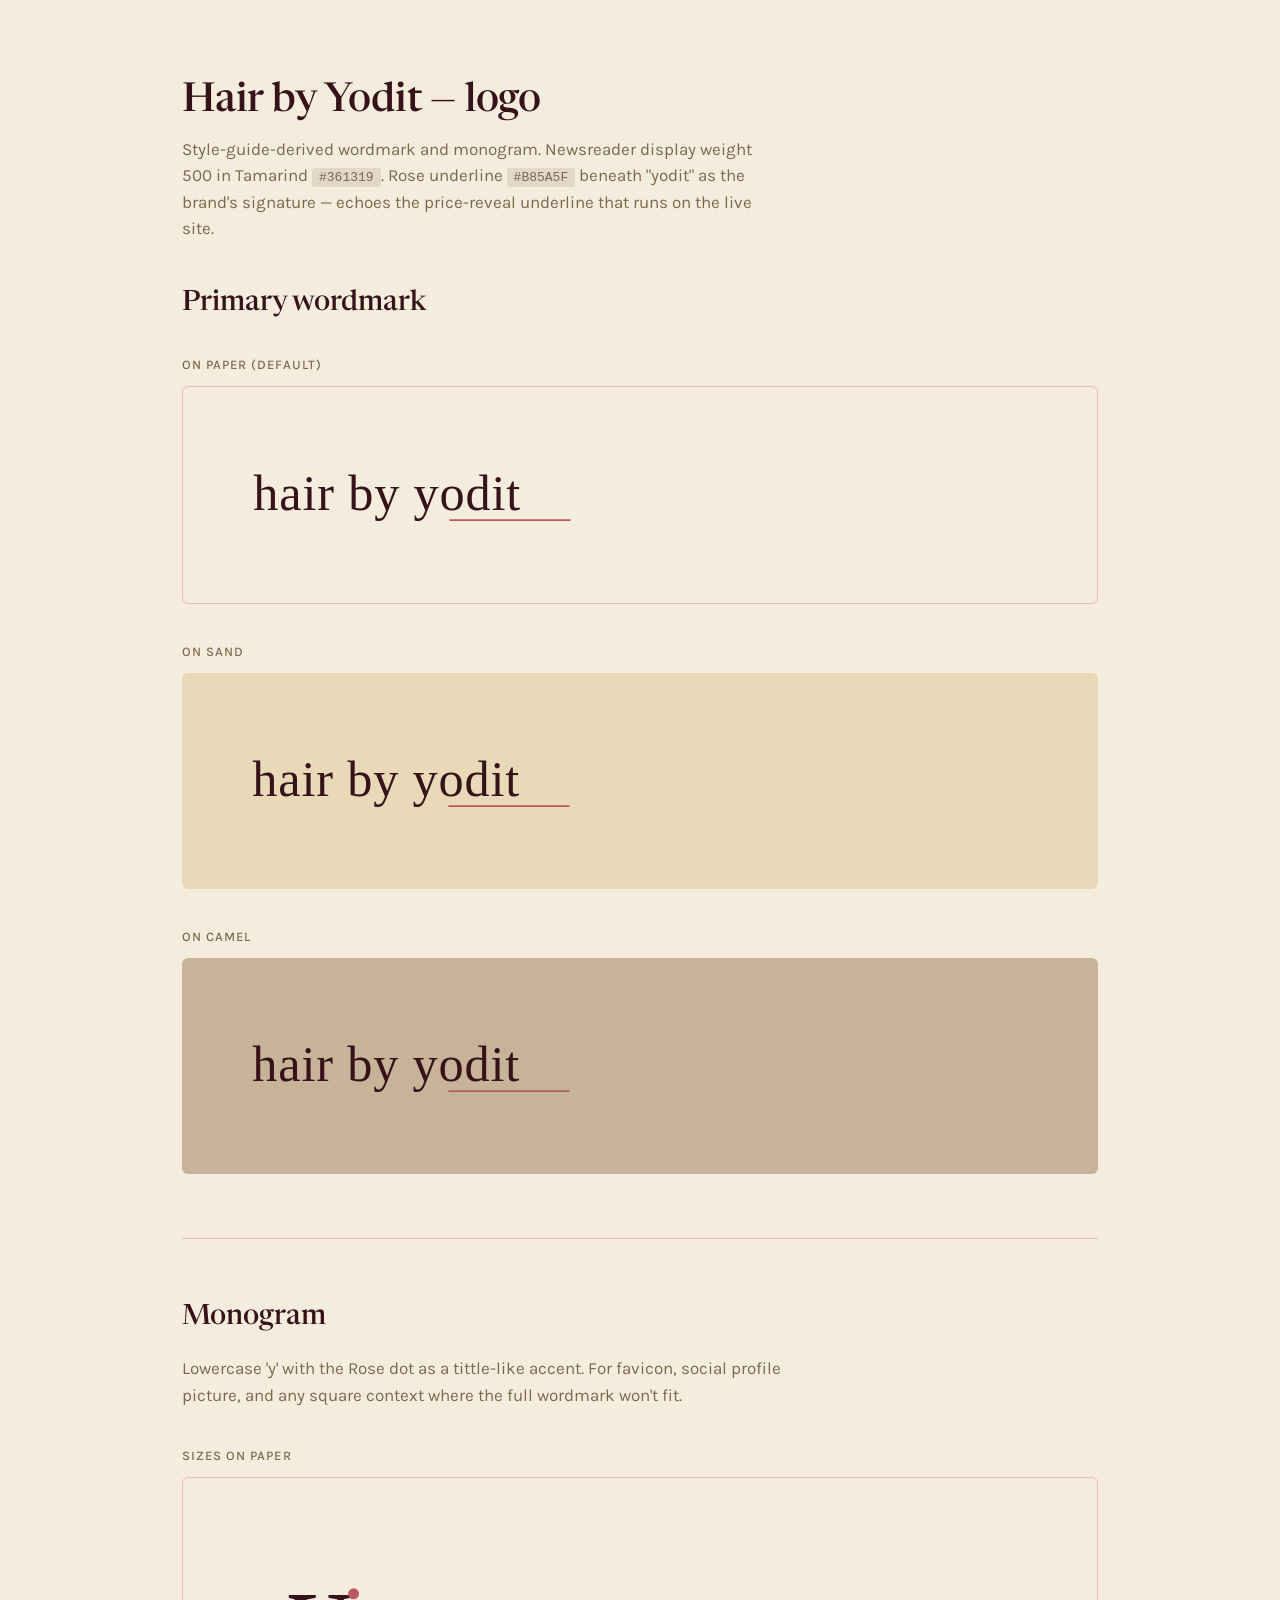
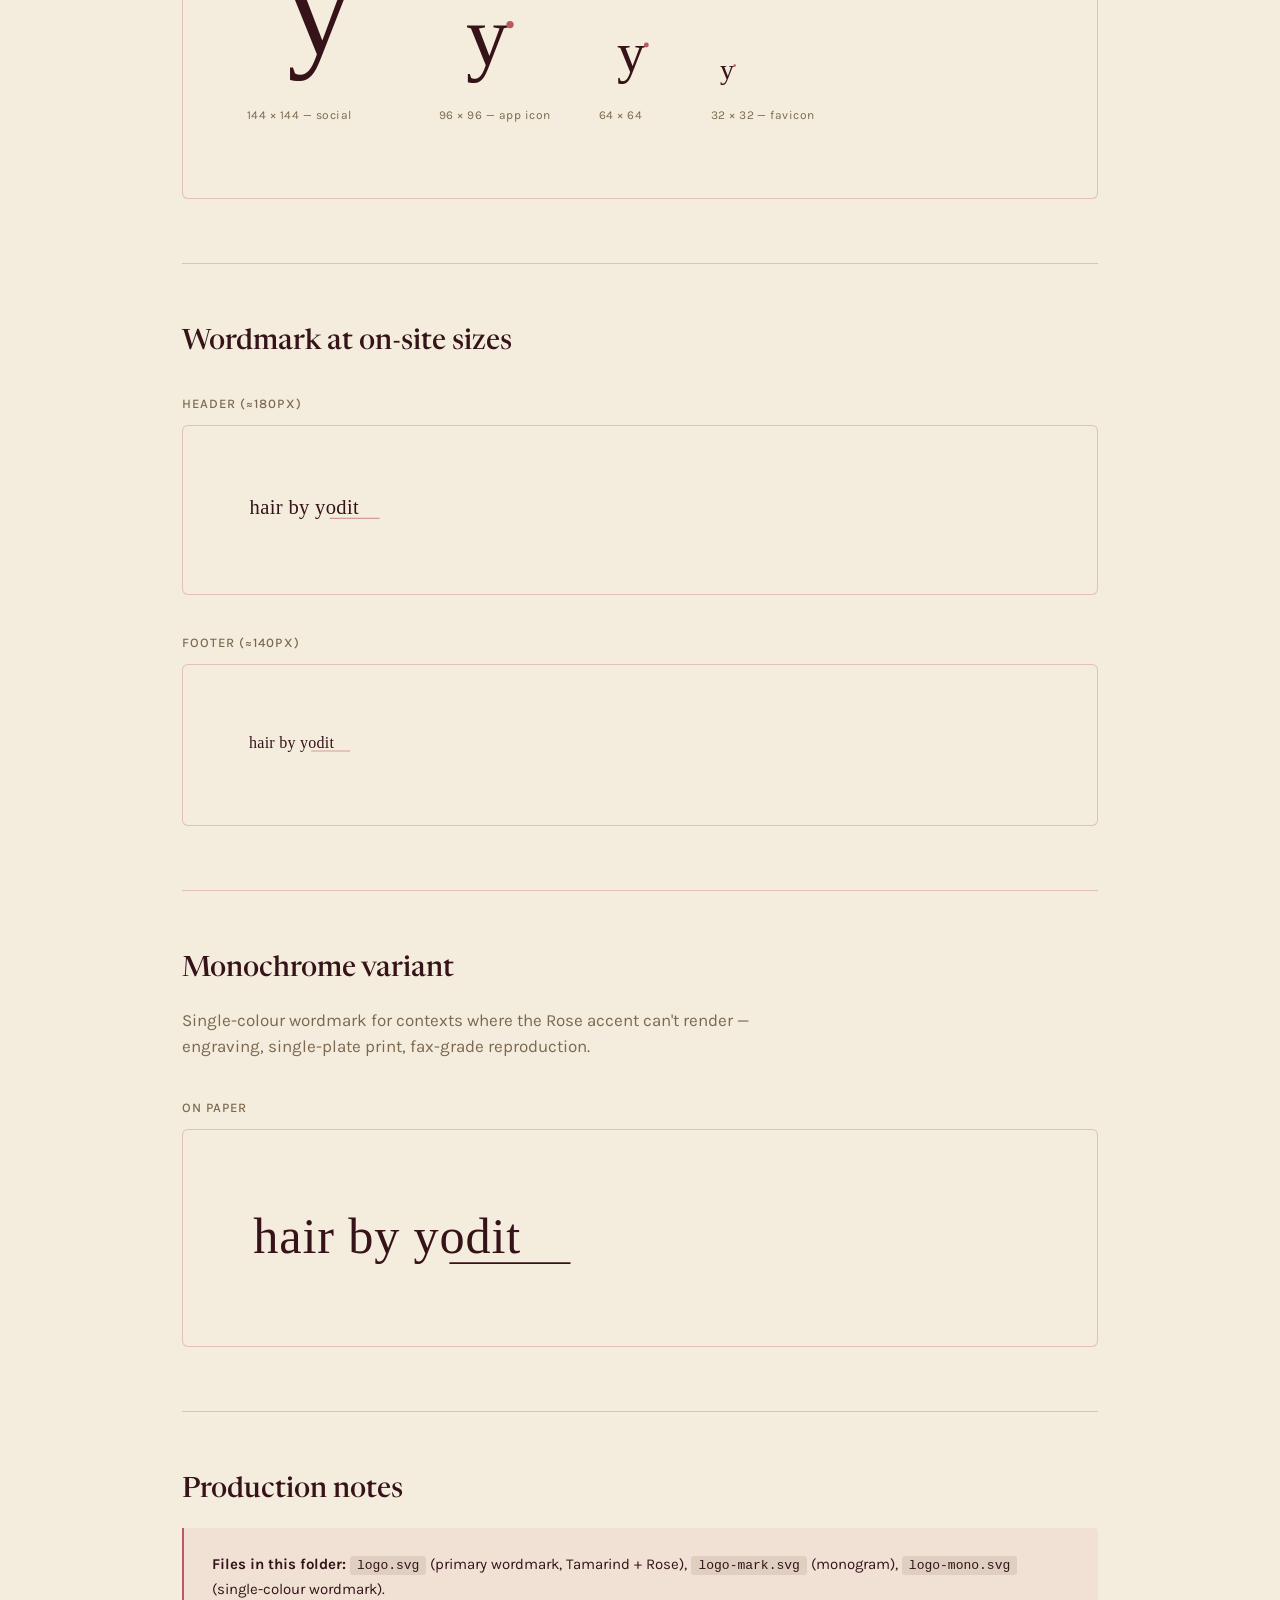
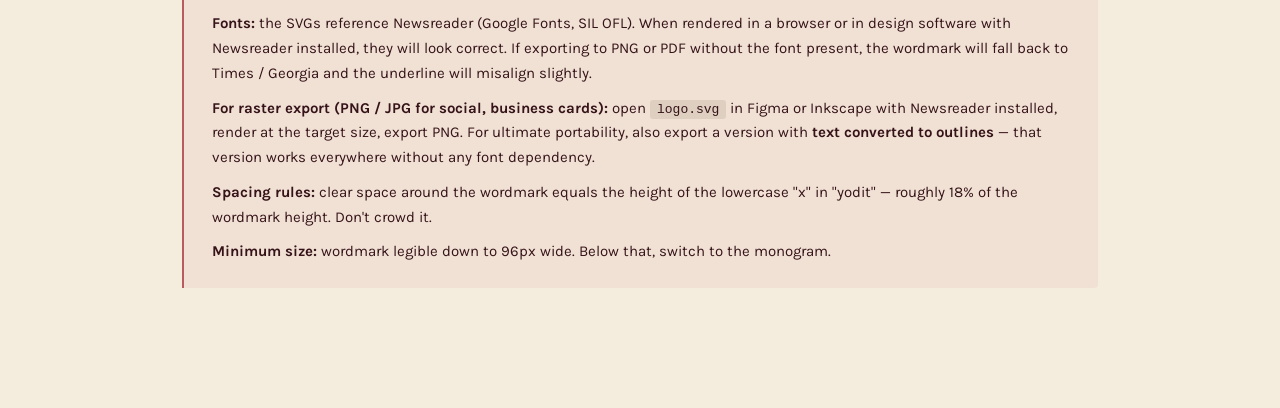
==== assets/logo-preview.html @ e2b7e9df "Initial preview deploy — Hair by Yodit landing page Single-page static site for Yodit Hailu, Adelaid" ====
<!DOCTYPE html>
<html lang="en">
<head>
  <meta charset="UTF-8">
  <meta name="viewport" content="width=device-width, initial-scale=1.0">
  <title>Hair by Yodit — logo preview</title>
  <link rel="preconnect" href="https://fonts.googleapis.com">
  <link rel="preconnect" href="https://fonts.gstatic.com" crossorigin>
  <link href="https://fonts.googleapis.com/css2?family=Newsreader:opsz,wght@6..72,400;6..72,500&family=Karla:wght@400;500&display=swap" rel="stylesheet">
  <style>
    :root {
      --paper: #F4ECDD;
      --sand: #EAD9B8;
      --camel: #C6B39A;
      --rose: #B85A5F;
      --tamarind: #361319;
      --boho: #7B694E;
      --italian-roast: #280B0F;
      --hairline-rose: rgba(184, 90, 95, 0.3);
    }
    * { box-sizing: border-box; }
    body { margin: 0; font-family: 'Karla', sans-serif; color: var(--tamarind); background: var(--paper); -webkit-font-smoothing: antialiased; }
    .wrap { max-width: 980px; margin: 0 auto; padding: 80px 32px 120px; }
    h1 { font-family: 'Newsreader', serif; font-variation-settings: 'opsz' 72; font-weight: 500; font-size: 40px; margin: 0 0 12px; letter-spacing: -0.005em; line-height: 1.1; }
    .subtitle { color: var(--boho); font-size: 17px; line-height: 1.55; margin: 0 0 48px; max-width: 60ch; }
    .swatch { margin: 40px 0; }
    .swatch-label { font-size: 13px; color: var(--boho); letter-spacing: 0.08em; text-transform: uppercase; margin: 0 0 14px; font-weight: 500; }
    .card { padding: 64px; border-radius: 6px; }
    .card.paper { background: var(--paper); border: 1px solid var(--hairline-rose); }
    .card.sand { background: var(--sand); }
    .card.camel { background: var(--camel); }
    .card.dark { background: var(--italian-roast); }
    .card.dark .size-label { color: rgba(244, 236, 221, 0.6); }
    .logo-img { display: block; max-width: 100%; height: auto; }
    .size-row { display: flex; align-items: flex-end; gap: 48px; flex-wrap: wrap; }
    .size-row > div { display: flex; flex-direction: column; align-items: flex-start; gap: 10px; }
    .size-label { font-size: 12px; color: var(--boho); letter-spacing: 0.04em; }
    .note { background: rgba(184, 90, 95, 0.07); padding: 24px 28px; border-left: 2px solid var(--rose); margin: 24px 0 0; border-radius: 0 4px 4px 0; }
    .note p { margin: 0 0 10px; font-size: 15px; line-height: 1.65; }
    .note p:last-child { margin: 0; }
    code { font-family: ui-monospace, 'SF Mono', Menlo, monospace; font-size: 13px; background: rgba(123, 105, 78, 0.15); padding: 2px 7px; border-radius: 3px; }
    .section-divider { height: 1px; background: var(--hairline-rose); margin: 64px 0; border: 0; }
    section h2 { font-family: 'Newsreader', serif; font-variation-settings: 'opsz' 72; font-weight: 500; font-size: 28px; margin: 0 0 24px; }
  </style>
</head>
<body>
  <div class="wrap">
    <h1>Hair by Yodit — logo</h1>
    <p class="subtitle">Style-guide-derived wordmark and monogram. Newsreader display weight 500 in Tamarind <code>#361319</code>. Rose underline <code>#B85A5F</code> beneath "yodit" as the brand's signature — echoes the price-reveal underline that runs on the live site.</p>

    <section>
      <h2>Primary wordmark</h2>

      <div class="swatch">
        <p class="swatch-label">On Paper (default)</p>
        <div class="card paper">
          <img src="logo.svg" alt="Hair by Yodit" class="logo-img" style="width: 440px;">
        </div>
      </div>

      <div class="swatch">
        <p class="swatch-label">On Sand</p>
        <div class="card sand">
          <img src="logo.svg" alt="Hair by Yodit" class="logo-img" style="width: 440px;">
        </div>
      </div>

      <div class="swatch">
        <p class="swatch-label">On Camel</p>
        <div class="card camel">
          <img src="logo.svg" alt="Hair by Yodit" class="logo-img" style="width: 440px;">
        </div>
      </div>
    </section>

    <hr class="section-divider">

    <section>
      <h2>Monogram</h2>
      <p class="subtitle" style="margin-bottom: 32px;">Lowercase 'y' with the Rose dot as a tittle-like accent. For favicon, social profile picture, and any square context where the full wordmark won't fit.</p>

      <div class="swatch">
        <p class="swatch-label">Sizes on Paper</p>
        <div class="card paper">
          <div class="size-row">
            <div><img src="logo-mark.svg" alt="" style="width: 144px;"><p class="size-label">144 × 144 — social</p></div>
            <div><img src="logo-mark.svg" alt="" style="width: 96px;"><p class="size-label">96 × 96 — app icon</p></div>
            <div><img src="logo-mark.svg" alt="" style="width: 64px;"><p class="size-label">64 × 64</p></div>
            <div><img src="logo-mark.svg" alt="" style="width: 32px;"><p class="size-label">32 × 32 — favicon</p></div>
          </div>
        </div>
      </div>
    </section>

    <hr class="section-divider">

    <section>
      <h2>Wordmark at on-site sizes</h2>

      <div class="swatch">
        <p class="swatch-label">Header (≈180px)</p>
        <div class="card paper">
          <img src="logo.svg" alt="Hair by Yodit" style="width: 180px;">
        </div>
      </div>

      <div class="swatch">
        <p class="swatch-label">Footer (≈140px)</p>
        <div class="card paper">
          <img src="logo.svg" alt="Hair by Yodit" style="width: 140px;">
        </div>
      </div>
    </section>

    <hr class="section-divider">

    <section>
      <h2>Monochrome variant</h2>
      <p class="subtitle" style="margin-bottom: 32px;">Single-colour wordmark for contexts where the Rose accent can't render — engraving, single-plate print, fax-grade reproduction.</p>

      <div class="swatch">
        <p class="swatch-label">On Paper</p>
        <div class="card paper">
          <img src="logo-mono.svg" alt="Hair by Yodit" class="logo-img" style="width: 440px;">
        </div>
      </div>
    </section>

    <hr class="section-divider">

    <section>
      <h2>Production notes</h2>
      <div class="note">
        <p><strong>Files in this folder:</strong> <code>logo.svg</code> (primary wordmark, Tamarind + Rose), <code>logo-mark.svg</code> (monogram), <code>logo-mono.svg</code> (single-colour wordmark).</p>
        <p><strong>Fonts:</strong> the SVGs reference Newsreader (Google Fonts, SIL OFL). When rendered in a browser or in design software with Newsreader installed, they will look correct. If exporting to PNG or PDF without the font present, the wordmark will fall back to Times / Georgia and the underline will misalign slightly.</p>
        <p><strong>For raster export (PNG / JPG for social, business cards):</strong> open <code>logo.svg</code> in Figma or Inkscape with Newsreader installed, render at the target size, export PNG. For ultimate portability, also export a version with <strong>text converted to outlines</strong> — that version works everywhere without any font dependency.</p>
        <p><strong>Spacing rules:</strong> clear space around the wordmark equals the height of the lowercase "x" in "yodit" — roughly 18% of the wordmark height. Don't crowd it.</p>
        <p><strong>Minimum size:</strong> wordmark legible down to 96px wide. Below that, switch to the monogram.</p>
      </div>
    </section>

  </div>
</body>
</html>
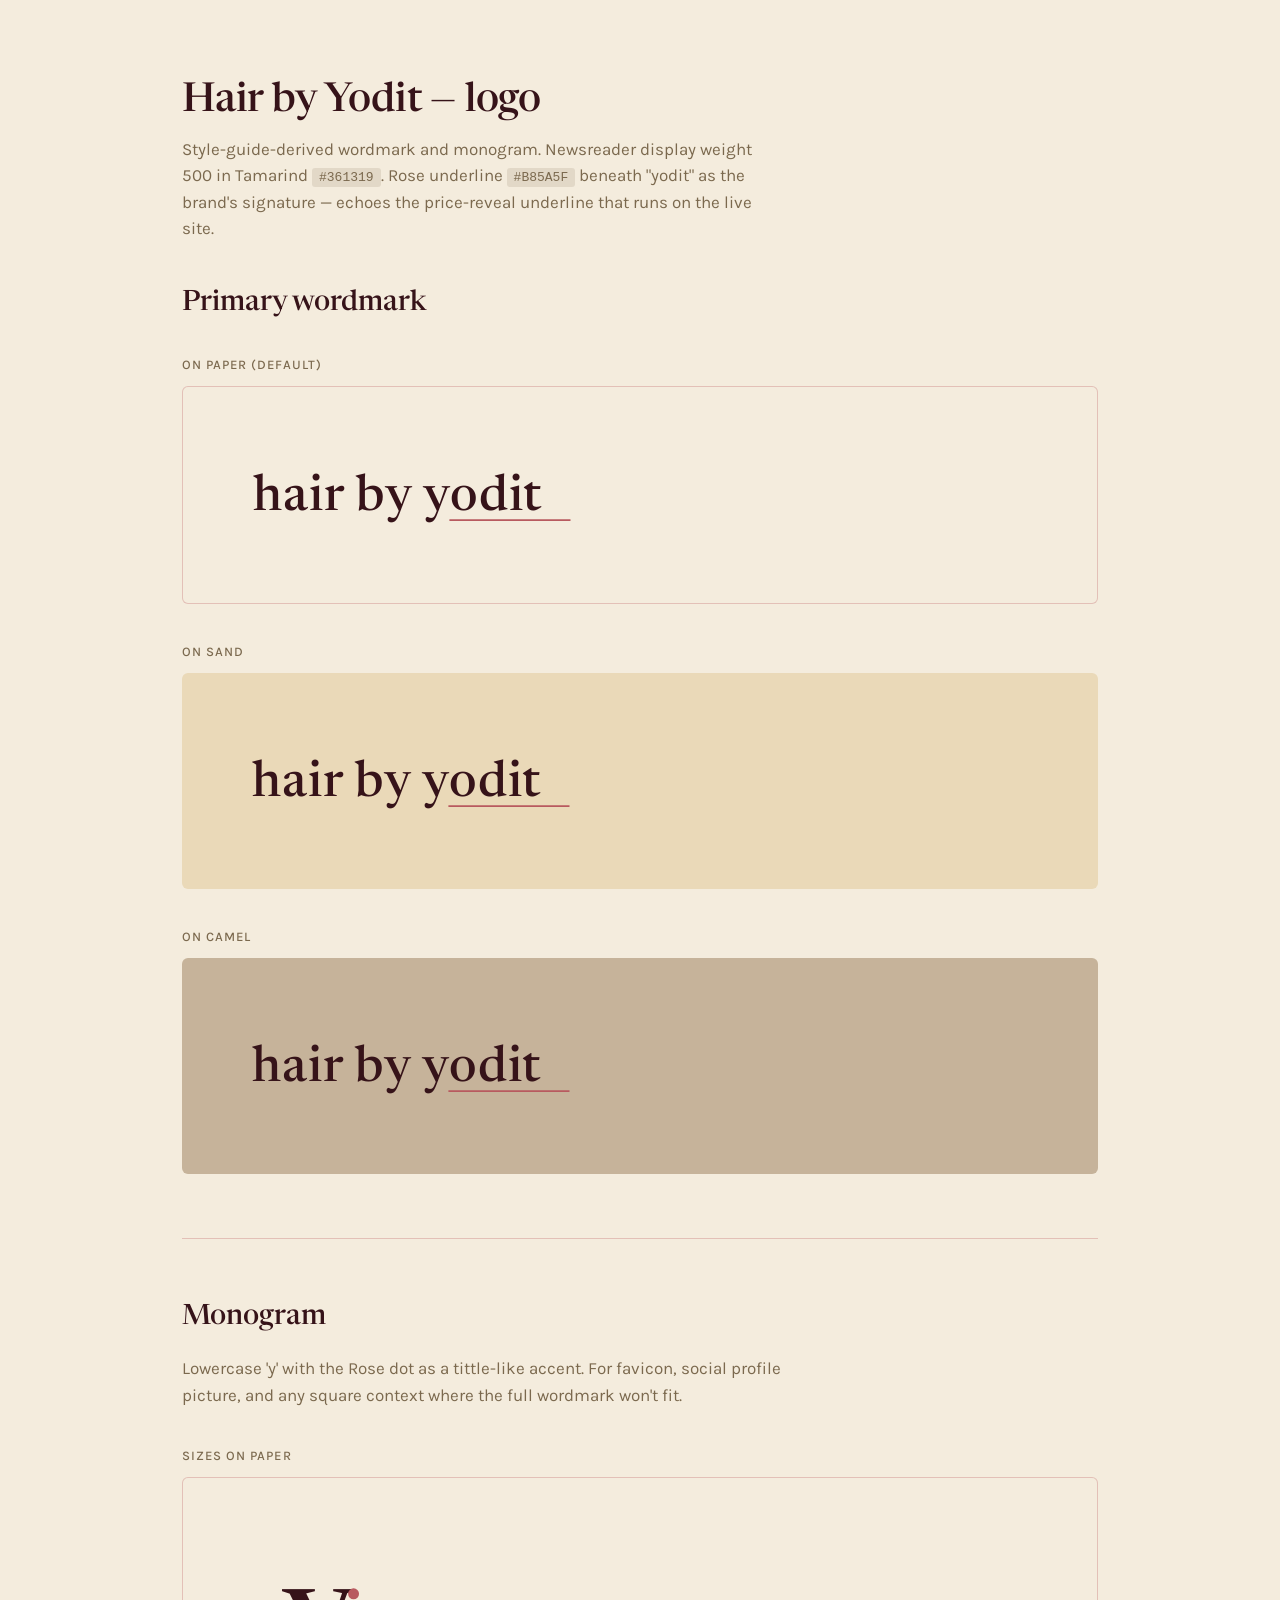
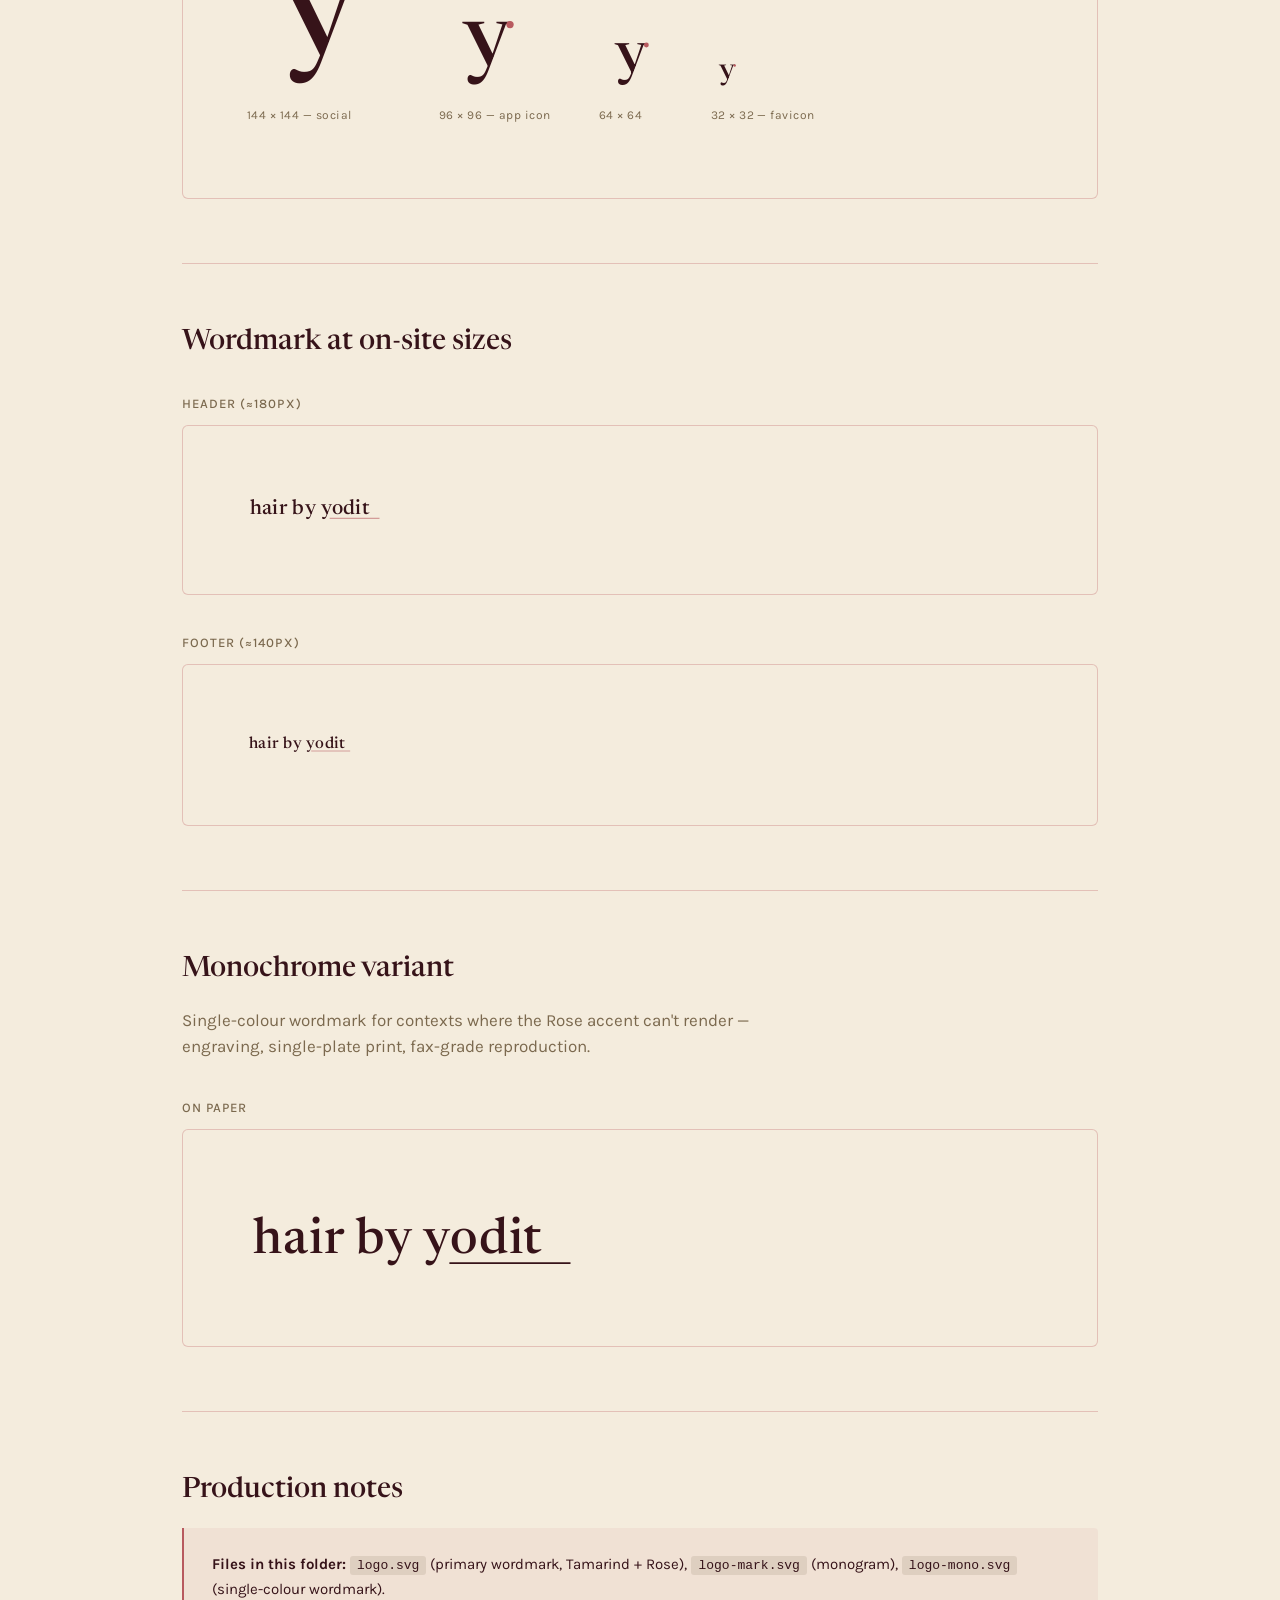
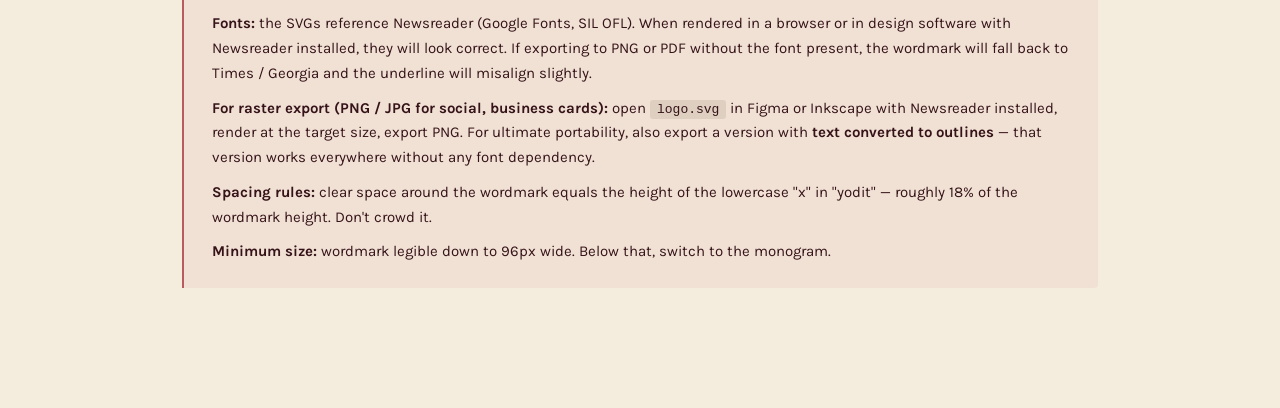
==== commit b542241e: "Logo: fix font loading in standalone SVGs + wire favicon - Embed Newsreader @import inside each SVG'" ====
--- a/assets/logo-preview.html
+++ b/assets/logo-preview.html
@@ -54,21 +54,21 @@
       <div class="swatch">
         <p class="swatch-label">On Paper (default)</p>
         <div class="card paper">
-          <img src="logo.svg" alt="Hair by Yodit" class="logo-img" style="width: 440px;">
+          <object data="logo.svg" type="image/svg+xml" aria-label="Hair by Yodit" class="logo-img" style="width: 440px;"></object>
         </div>
       </div>
 
       <div class="swatch">
         <p class="swatch-label">On Sand</p>
         <div class="card sand">
-          <img src="logo.svg" alt="Hair by Yodit" class="logo-img" style="width: 440px;">
+          <object data="logo.svg" type="image/svg+xml" aria-label="Hair by Yodit" class="logo-img" style="width: 440px;"></object>
         </div>
       </div>
 
       <div class="swatch">
         <p class="swatch-label">On Camel</p>
         <div class="card camel">
-          <img src="logo.svg" alt="Hair by Yodit" class="logo-img" style="width: 440px;">
+          <object data="logo.svg" type="image/svg+xml" aria-label="Hair by Yodit" class="logo-img" style="width: 440px;"></object>
         </div>
       </div>
     </section>
@@ -83,10 +83,10 @@
         <p class="swatch-label">Sizes on Paper</p>
         <div class="card paper">
           <div class="size-row">
-            <div><img src="logo-mark.svg" alt="" style="width: 144px;"><p class="size-label">144 × 144 — social</p></div>
-            <div><img src="logo-mark.svg" alt="" style="width: 96px;"><p class="size-label">96 × 96 — app icon</p></div>
-            <div><img src="logo-mark.svg" alt="" style="width: 64px;"><p class="size-label">64 × 64</p></div>
-            <div><img src="logo-mark.svg" alt="" style="width: 32px;"><p class="size-label">32 × 32 — favicon</p></div>
+            <div><object data="logo-mark.svg" type="image/svg+xml" aria-label="Hair by Yodit monogram" style="width: 144px; height: 144px;"></object><p class="size-label">144 × 144 — social</p></div>
+            <div><object data="logo-mark.svg" type="image/svg+xml" aria-label="Hair by Yodit monogram" style="width: 96px; height: 96px;"></object><p class="size-label">96 × 96 — app icon</p></div>
+            <div><object data="logo-mark.svg" type="image/svg+xml" aria-label="Hair by Yodit monogram" style="width: 64px; height: 64px;"></object><p class="size-label">64 × 64</p></div>
+            <div><object data="logo-mark.svg" type="image/svg+xml" aria-label="Hair by Yodit monogram" style="width: 32px; height: 32px;"></object><p class="size-label">32 × 32 — favicon</p></div>
           </div>
         </div>
       </div>
@@ -100,14 +100,14 @@
       <div class="swatch">
         <p class="swatch-label">Header (≈180px)</p>
         <div class="card paper">
-          <img src="logo.svg" alt="Hair by Yodit" style="width: 180px;">
+          <object data="logo.svg" type="image/svg+xml" aria-label="Hair by Yodit" style="width: 180px;"></object>
         </div>
       </div>
 
       <div class="swatch">
         <p class="swatch-label">Footer (≈140px)</p>
         <div class="card paper">
-          <img src="logo.svg" alt="Hair by Yodit" style="width: 140px;">
+          <object data="logo.svg" type="image/svg+xml" aria-label="Hair by Yodit" style="width: 140px;"></object>
         </div>
       </div>
     </section>
@@ -121,7 +121,7 @@
       <div class="swatch">
         <p class="swatch-label">On Paper</p>
         <div class="card paper">
-          <img src="logo-mono.svg" alt="Hair by Yodit" class="logo-img" style="width: 440px;">
+          <object data="logo-mono.svg" type="image/svg+xml" aria-label="Hair by Yodit (monochrome)" class="logo-img" style="width: 440px;"></object>
         </div>
       </div>
     </section>
